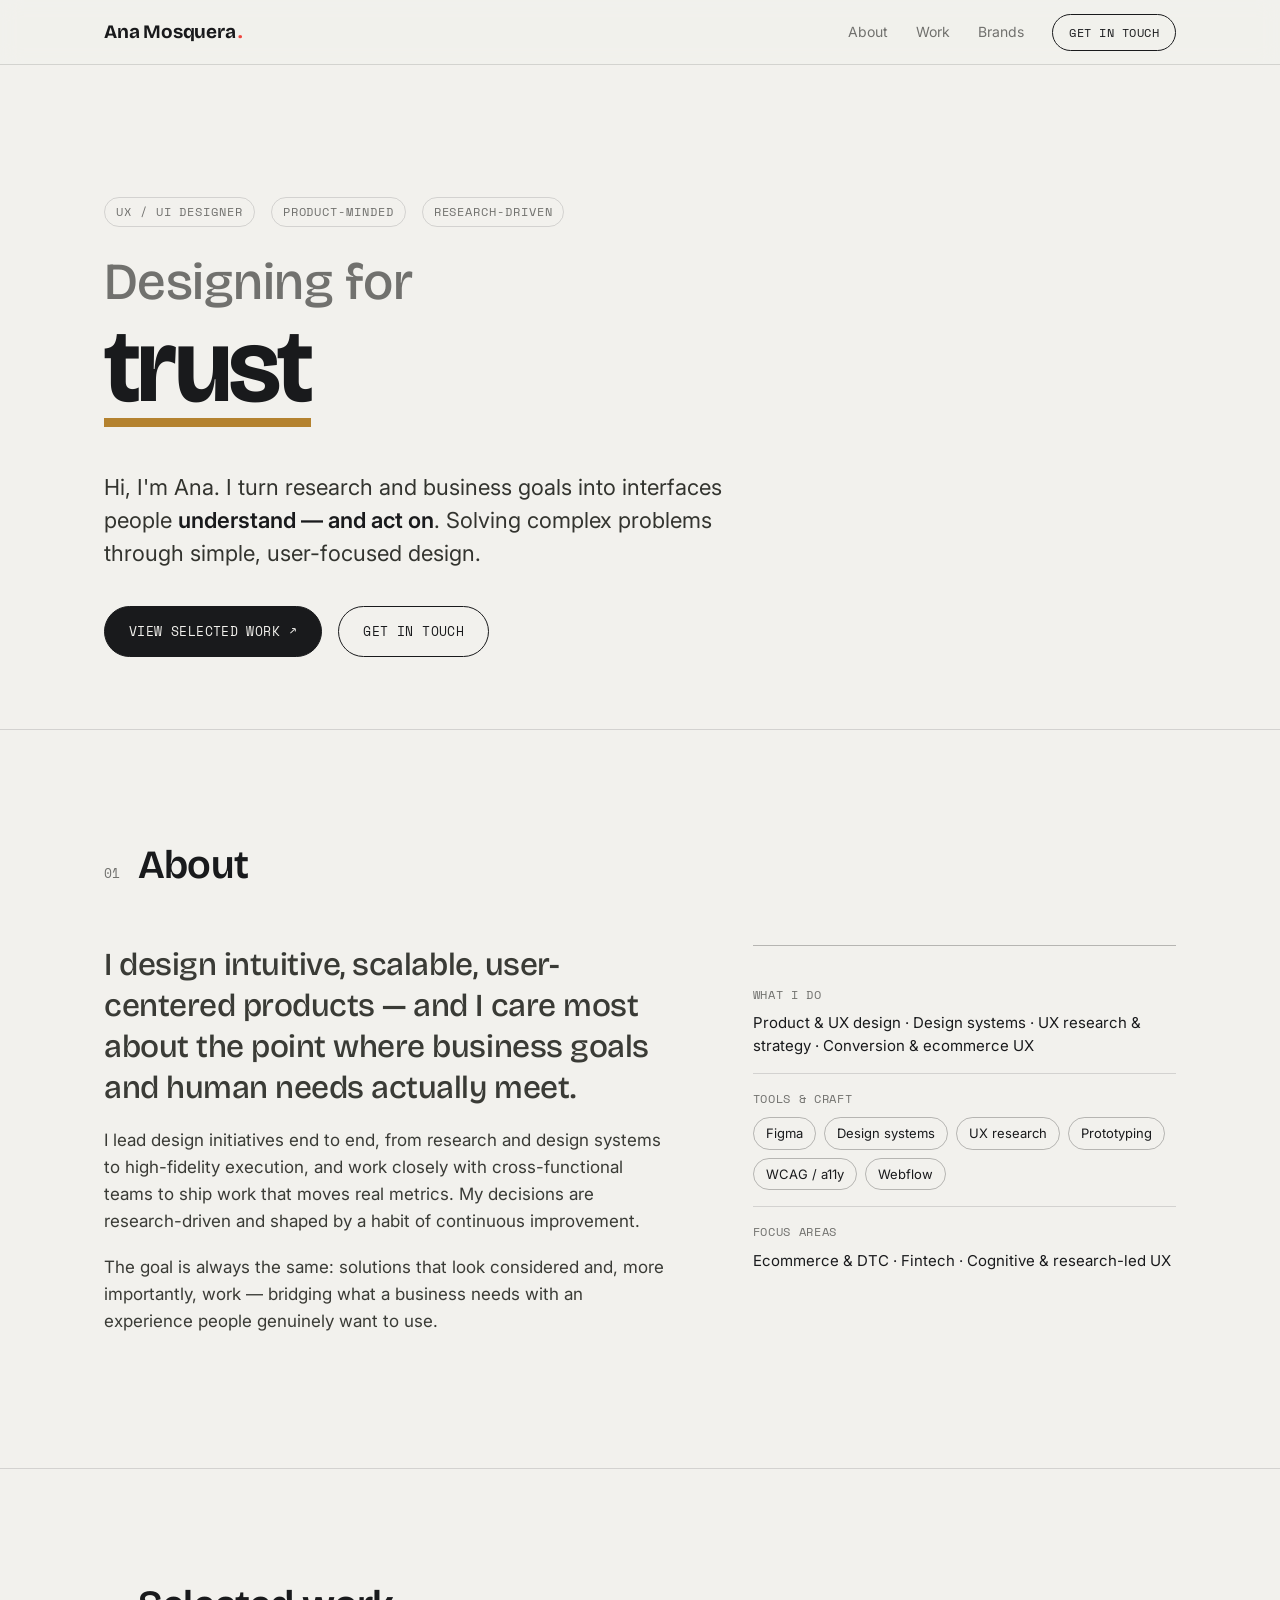
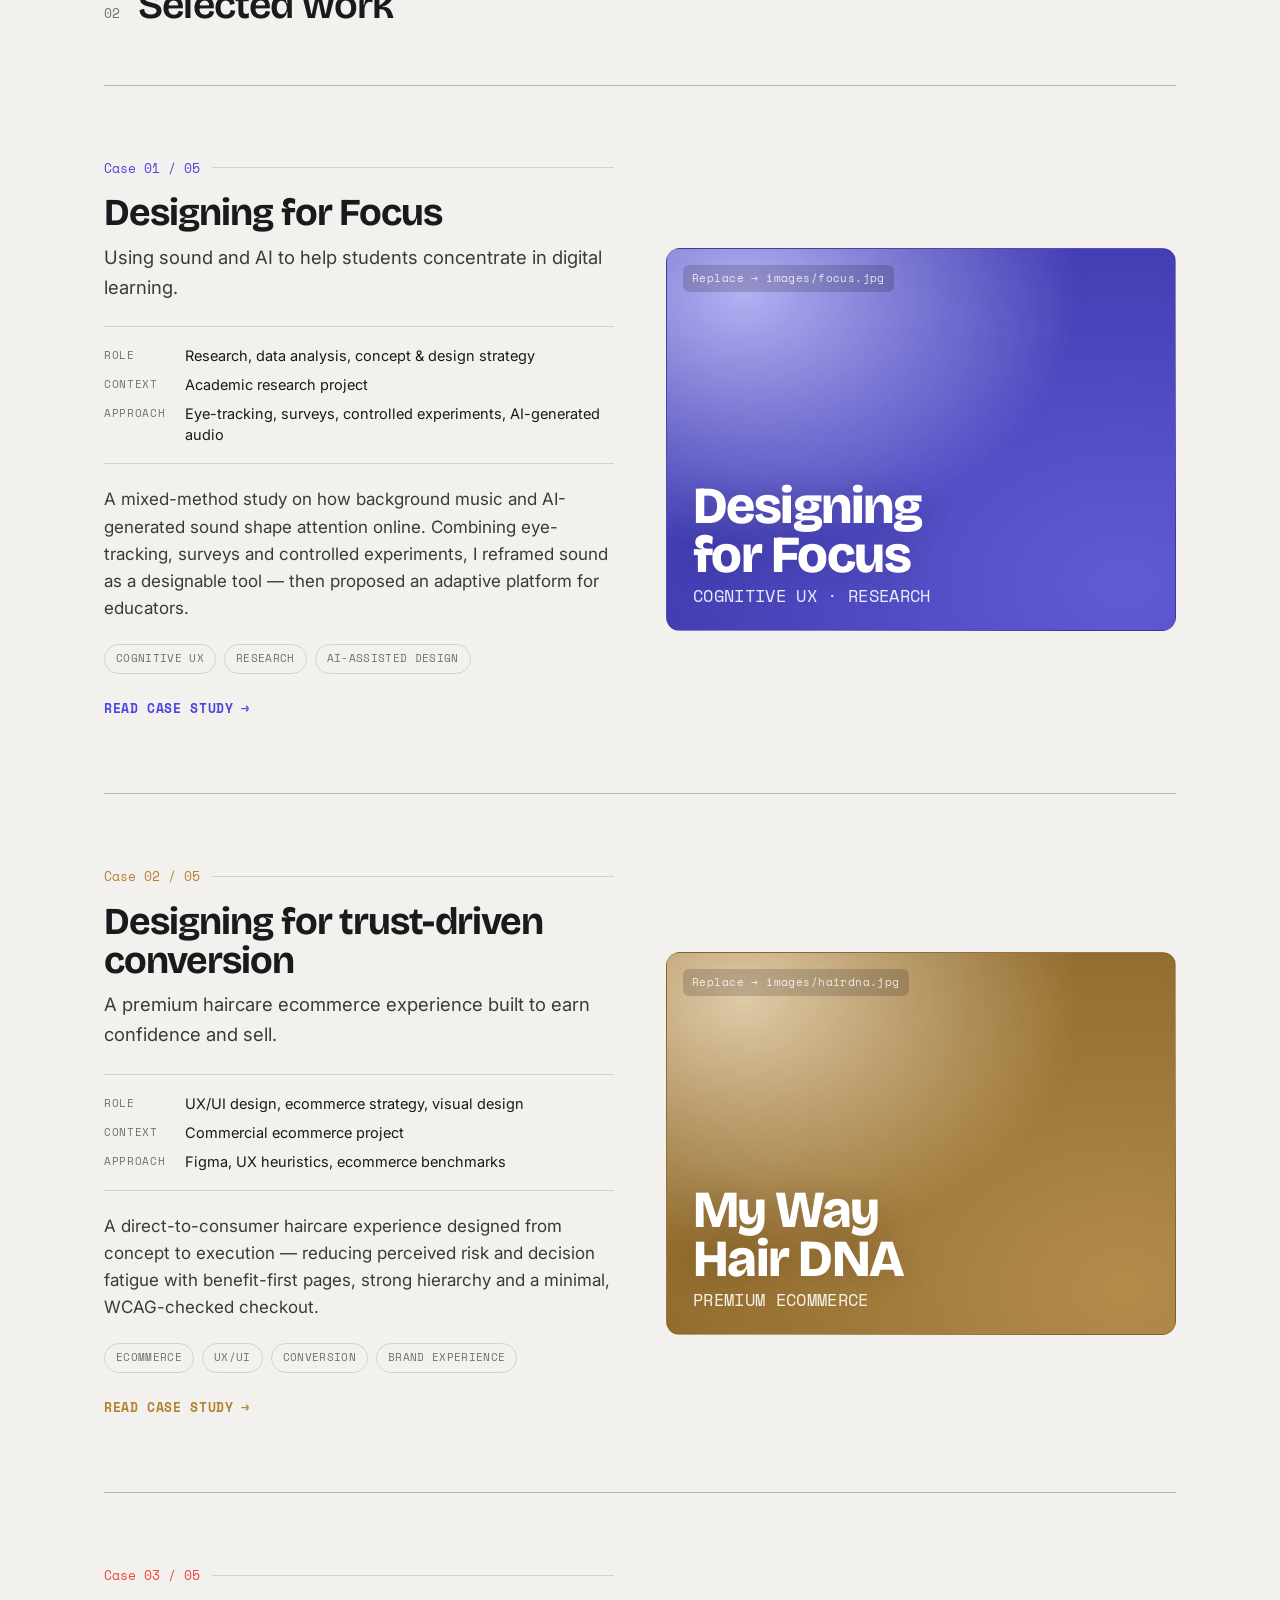
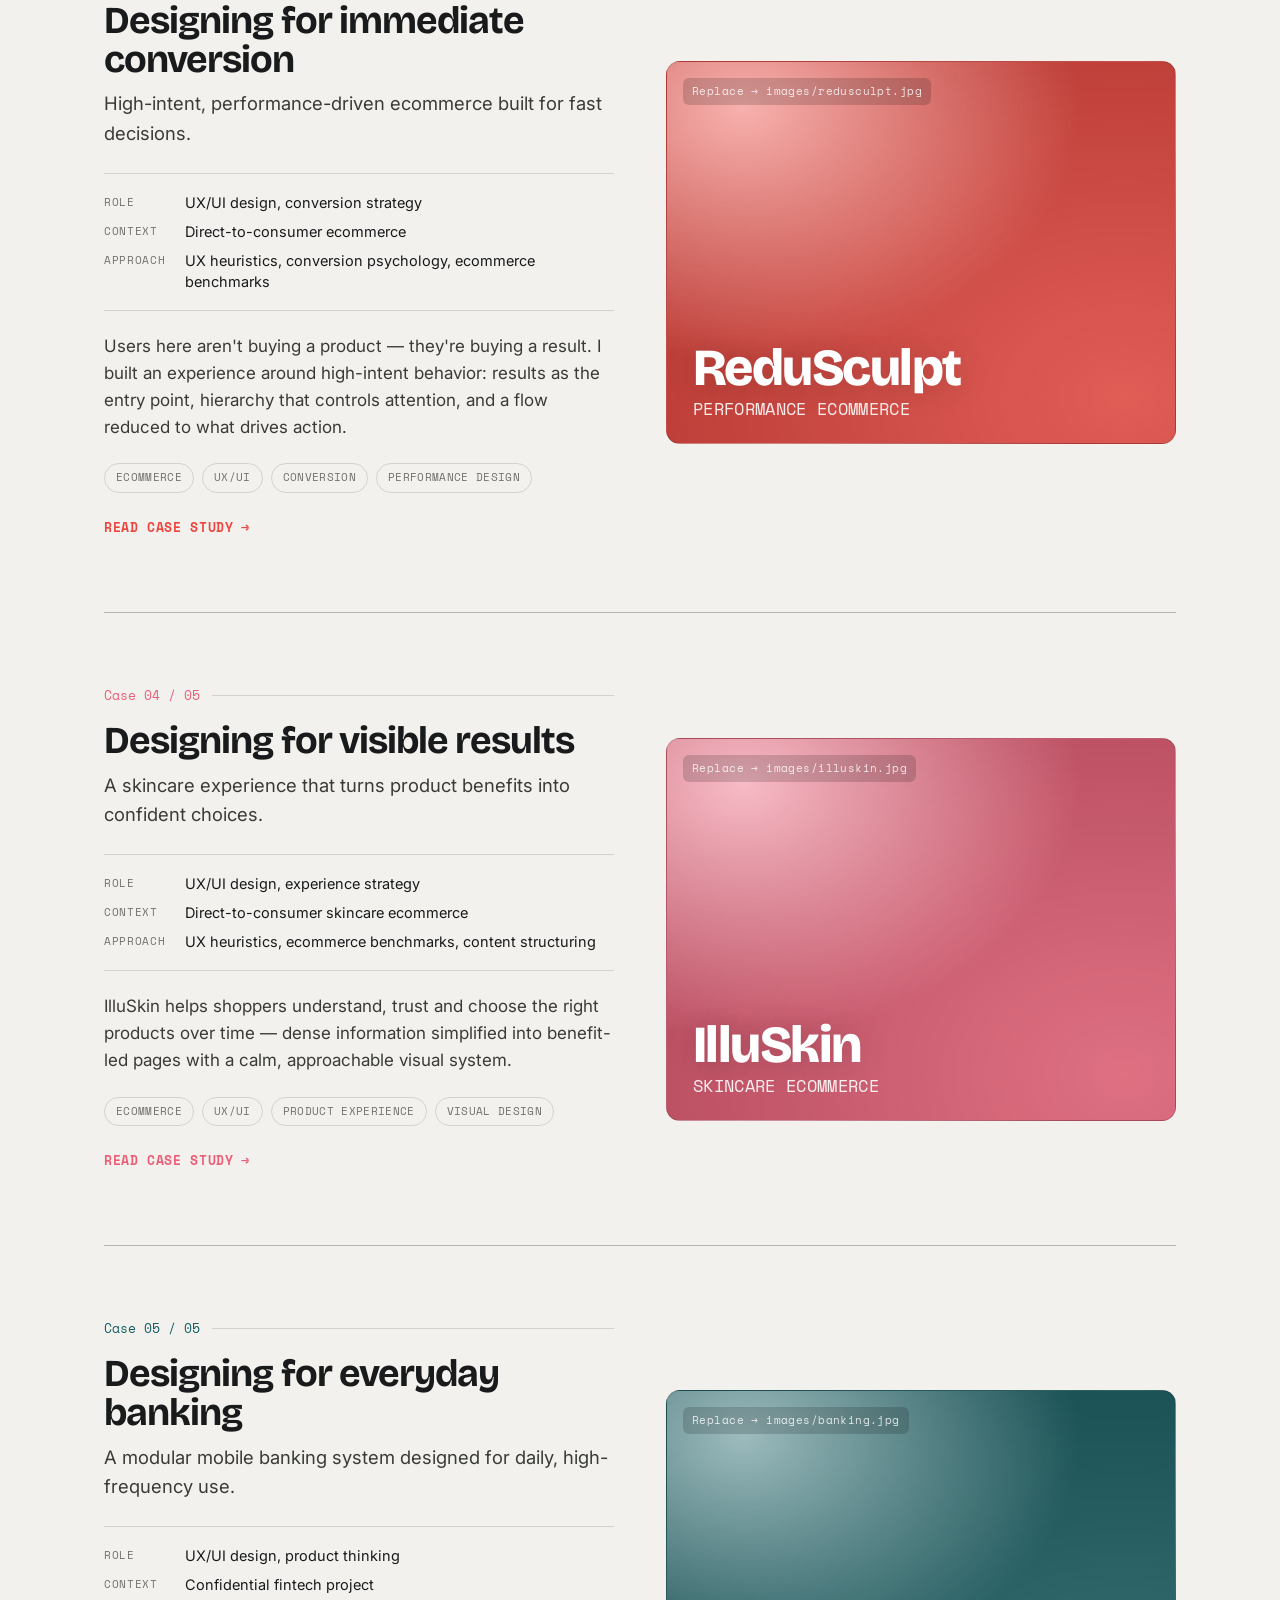
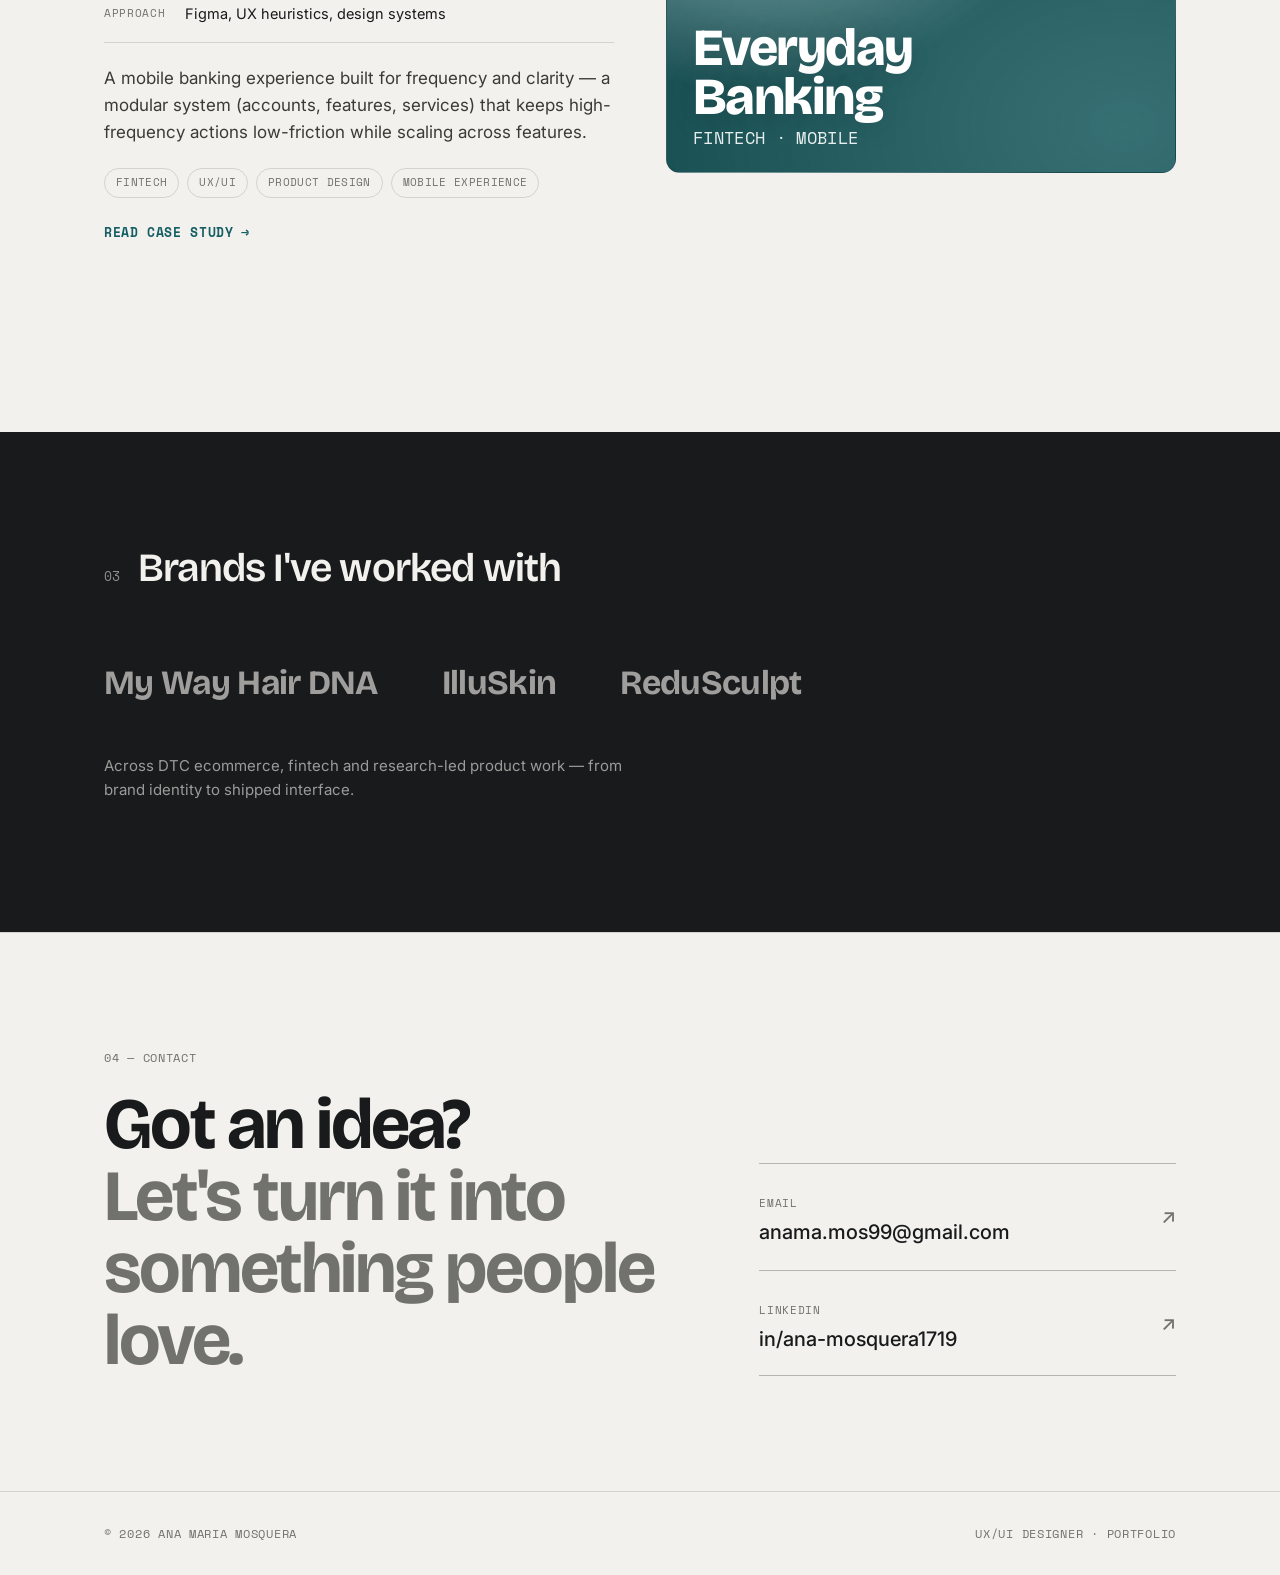
==== index.html @ 7e406e79 "Rename index (1).html to index.html" ====
<!DOCTYPE html>
<html lang="en">
<head>
<meta charset="UTF-8" />
<meta name="viewport" content="width=device-width, initial-scale=1.0" />
<title>Ana Mosquera — UX/UI Designer</title>
<meta name="description" content="Ana Mosquera is a UX/UI designer turning research and business goals into interfaces people understand and act on. Selected work across ecommerce, fintech and cognitive UX." />
<meta name="author" content="Ana Maria Mosquera" />
<meta property="og:title" content="Ana Mosquera — UX/UI Designer" />
<meta property="og:description" content="Research-driven, product-minded UX/UI design across ecommerce, fintech and cognitive UX." />
<meta property="og:type" content="website" />
<link rel="preconnect" href="https://fonts.googleapis.com" />
<link rel="preconnect" href="https://fonts.gstatic.com" crossorigin />
<link href="https://fonts.googleapis.com/css2?family=Bricolage+Grotesque:opsz,wght@12..96,400;12..96,500;12..96,600;12..96,700;12..96,800&family=Inter:wght@400;500;600&family=Space+Mono:wght@400;700&display=swap" rel="stylesheet" />
<link rel="stylesheet" href="styles.css" />
</head>
<body>
<a class="skip" href="#work">Skip to work</a>

<header class="nav">
  <div class="wrap nav-inner">
    <a class="logo" href="#top">Ana Mosquera<span class="dot">.</span></a>
    <nav aria-label="Primary">
      <ul>
        <li class="hide-sm"><a href="#about">About</a></li>
        <li class="hide-sm"><a href="#work">Work</a></li>
        <li class="hide-sm"><a href="#brands">Brands</a></li>
        <li><a class="nav-cta" href="#contact">Get in touch</a></li>
      </ul>
    </nav>
  </div>
</header>

<main id="top">
  <!-- HERO -->
  <section class="hero" aria-labelledby="hero-title">
    <div class="wrap">
      <div class="eyebrow reveal">
        <span class="chip">UX / UI Designer</span>
        <span class="chip">Product-minded</span>
        <span class="chip">Research-driven</span>
      </div>
      <h1 id="hero-title" class="reveal">
        <span class="for">Designing for</span>
        <span class="rot" id="rotator" aria-live="polite">Focus</span>
      </h1>
      <p class="lede reveal">
        Hi, I'm Ana. I turn research and business goals into interfaces people
        <strong>understand — and act on</strong>. Solving complex problems through simple,
        user-focused design.
      </p>
      <div class="hero-actions reveal">
        <a class="btn primary" href="#work">View selected work <span class="arr">↗</span></a>
        <a class="btn ghost" href="#contact">Get in touch</a>
      </div>
    </div>
  </section>

  <!-- ABOUT -->
  <section id="about" aria-labelledby="about-h">
    <div class="wrap">
      <div class="sec-head reveal"><span class="idx">01</span><h2 id="about-h">About</h2></div>
      <div class="about-grid">
        <div class="about-body reveal">
          <p class="about-lead">I design intuitive, scalable, user-centered products — and I care most about the point where business goals and human needs actually meet.</p>
          <p>I lead design initiatives end to end, from research and design systems to high-fidelity execution, and work closely with cross-functional teams to ship work that moves real metrics. My decisions are research-driven and shaped by a habit of continuous improvement.</p>
          <p>The goal is always the same: solutions that look considered and, more importantly, work — bridging what a business needs with an experience people genuinely want to use.</p>
        </div>
        <aside class="about-side reveal">
          <div class="row"><div class="k">What I do</div><div class="v">Product &amp; UX design · Design systems · UX research &amp; strategy · Conversion &amp; ecommerce UX</div></div>
          <div class="row"><div class="k">Tools &amp; craft</div><div class="tags"><span>Figma</span><span>Design systems</span><span>UX research</span><span>Prototyping</span><span>WCAG / a11y</span><span>Webflow</span></div></div>
          <div class="row"><div class="k">Focus areas</div><div class="v">Ecommerce &amp; DTC · Fintech · Cognitive &amp; research-led UX</div></div>
        </aside>
      </div>
    </div>
  </section>

  <!-- WORK -->
  <section id="work" aria-labelledby="work-h">
    <div class="wrap">
      <div class="sec-head reveal"><span class="idx">02</span><h2 id="work-h">Selected work</h2></div>

      <a class="case-link" href="focus.html">
      <article class="case reveal" style="--a:var(--focus-accent)">
        <div class="canvas">
          <span class="imgnote">Replace → images/focus.jpg</span>
          <div class="brandmark">Designing<br>for Focus<small>Cognitive UX · Research</small></div>
        </div>
        <div class="body">
          <div class="caseidx">Case 01 / 05</div>
          <h3>Designing for Focus</h3>
          <p class="sub">Using sound and AI to help students concentrate in digital learning.</p>
          <dl class="spec">
            <dt>Role</dt><dd>Research, data analysis, concept &amp; design strategy</dd>
            <dt>Context</dt><dd>Academic research project</dd>
            <dt>Approach</dt><dd>Eye-tracking, surveys, controlled experiments, AI-generated audio</dd>
          </dl>
          <p class="summary">A mixed-method study on how background music and AI-generated sound shape attention online. Combining eye-tracking, surveys and controlled experiments, I reframed sound as a designable tool — then proposed an adaptive platform for educators.</p>
          <div class="tags"><span>Cognitive UX</span><span>Research</span><span>AI-assisted design</span></div>
          <span class="readmore">Read case study <span class="arr">→</span></span>
        </div>
      </article>
      </a>

      <a class="case-link" href="hairdna.html">
      <article class="case reveal" style="--a:var(--hair-accent)">
        <div class="canvas">
          <span class="imgnote">Replace → images/hairdna.jpg</span>
          <div class="brandmark">My Way<br>Hair DNA<small>Premium ecommerce</small></div>
        </div>
        <div class="body">
          <div class="caseidx">Case 02 / 05</div>
          <h3>Designing for trust-driven conversion</h3>
          <p class="sub">A premium haircare ecommerce experience built to earn confidence and sell.</p>
          <dl class="spec">
            <dt>Role</dt><dd>UX/UI design, ecommerce strategy, visual design</dd>
            <dt>Context</dt><dd>Commercial ecommerce project</dd>
            <dt>Approach</dt><dd>Figma, UX heuristics, ecommerce benchmarks</dd>
          </dl>
          <p class="summary">A direct-to-consumer haircare experience designed from concept to execution — reducing perceived risk and decision fatigue with benefit-first pages, strong hierarchy and a minimal, WCAG-checked checkout.</p>
          <div class="tags"><span>Ecommerce</span><span>UX/UI</span><span>Conversion</span><span>Brand experience</span></div>
          <span class="readmore">Read case study <span class="arr">→</span></span>
        </div>
      </article>
      </a>

      <a class="case-link" href="redusculpt.html">
      <article class="case reveal" style="--a:var(--redu-accent)">
        <div class="canvas">
          <span class="imgnote">Replace → images/redusculpt.jpg</span>
          <div class="brandmark">ReduSculpt<small>Performance ecommerce</small></div>
        </div>
        <div class="body">
          <div class="caseidx">Case 03 / 05</div>
          <h3>Designing for immediate conversion</h3>
          <p class="sub">High-intent, performance-driven ecommerce built for fast decisions.</p>
          <dl class="spec">
            <dt>Role</dt><dd>UX/UI design, conversion strategy</dd>
            <dt>Context</dt><dd>Direct-to-consumer ecommerce</dd>
            <dt>Approach</dt><dd>UX heuristics, conversion psychology, ecommerce benchmarks</dd>
          </dl>
          <p class="summary">Users here aren't buying a product — they're buying a result. I built an experience around high-intent behavior: results as the entry point, hierarchy that controls attention, and a flow reduced to what drives action.</p>
          <div class="tags"><span>Ecommerce</span><span>UX/UI</span><span>Conversion</span><span>Performance design</span></div>
          <span class="readmore">Read case study <span class="arr">→</span></span>
        </div>
      </article>
      </a>

      <a class="case-link" href="illuskin.html">
      <article class="case reveal" style="--a:var(--illu-accent)">
        <div class="canvas">
          <span class="imgnote">Replace → images/illuskin.jpg</span>
          <div class="brandmark">IlluSkin<small>Skincare ecommerce</small></div>
        </div>
        <div class="body">
          <div class="caseidx">Case 04 / 05</div>
          <h3>Designing for visible results</h3>
          <p class="sub">A skincare experience that turns product benefits into confident choices.</p>
          <dl class="spec">
            <dt>Role</dt><dd>UX/UI design, experience strategy</dd>
            <dt>Context</dt><dd>Direct-to-consumer skincare ecommerce</dd>
            <dt>Approach</dt><dd>UX heuristics, ecommerce benchmarks, content structuring</dd>
          </dl>
          <p class="summary">IlluSkin helps shoppers understand, trust and choose the right products over time — dense information simplified into benefit-led pages with a calm, approachable visual system.</p>
          <div class="tags"><span>Ecommerce</span><span>UX/UI</span><span>Product experience</span><span>Visual design</span></div>
          <span class="readmore">Read case study <span class="arr">→</span></span>
        </div>
      </article>
      </a>

      <a class="case-link" href="banking.html">
      <article class="case reveal" style="--a:var(--bank-accent)">
        <div class="canvas">
          <span class="imgnote">Replace → images/banking.jpg</span>
          <div class="brandmark">Everyday<br>Banking<small>Fintech · Mobile</small></div>
        </div>
        <div class="body">
          <div class="caseidx">Case 05 / 05</div>
          <h3>Designing for everyday banking</h3>
          <p class="sub">A modular mobile banking system designed for daily, high-frequency use.</p>
          <dl class="spec">
            <dt>Role</dt><dd>UX/UI design, product thinking</dd>
            <dt>Context</dt><dd>Confidential fintech project</dd>
            <dt>Approach</dt><dd>Figma, UX heuristics, design systems</dd>
          </dl>
          <p class="summary">A mobile banking experience built for frequency and clarity — a modular system (accounts, features, services) that keeps high-frequency actions low-friction while scaling across features.</p>
          <div class="tags"><span>Fintech</span><span>UX/UI</span><span>Product design</span><span>Mobile experience</span></div>
          <span class="readmore">Read case study <span class="arr">→</span></span>
        </div>
      </article>
      </a>

    </div>
  </section>

  <!-- BRANDS -->
  <section id="brands" aria-labelledby="brands-h">
    <div class="wrap">
      <div class="sec-head reveal"><span class="idx">03</span><h2 id="brands-h">Brands I've worked with</h2></div>
      <div class="brandline reveal">
        <span class="bm">My Way Hair DNA</span>
        <span class="bm">IlluSkin</span>
        <span class="bm">ReduSculpt</span>
      </div>
      <p class="foot reveal">Across DTC ecommerce, fintech and research-led product work — from brand identity to shipped interface.</p>
    </div>
  </section>

  <!-- CONTACT -->
  <section id="contact" aria-labelledby="contact-h">
    <div class="wrap">
      <div class="contact-grid">
        <div class="reveal">
          <div class="mono" style="margin-bottom:20px;">04 — Contact</div>
          <h2 id="contact-h">Got an idea?<br><span>Let's turn it into something people love.</span></h2>
        </div>
        <div class="contact-links reveal">
          <a href="mailto:anama.mos99@gmail.com"><span><span class="m">Email</span><br>anama.mos99@gmail.com</span><span class="arr">↗</span></a>
          <a href="https://www.linkedin.com/in/ana-mosquera1719/" target="_blank" rel="noopener"><span><span class="m">LinkedIn</span><br>in/ana-mosquera1719</span><span class="arr">↗</span></a>
        </div>
      </div>
    </div>
  </section>
</main>

<footer class="foot">
  <div class="wrap foot-inner">
    <p class="mono">© <span id="yr"></span> Ana Maria Mosquera</p>
    <p class="mono">UX/UI Designer · Portfolio</p>
  </div>
</footer>

<script>
  document.getElementById('yr').textContent = new Date().getFullYear();
  (function(){
    var words=[{t:'Focus',c:'var(--focus-accent)'},{t:'trust',c:'var(--hair-accent)'},{t:'conversion',c:'var(--redu-accent)'},{t:'visible results',c:'var(--illu-accent)'},{t:'everyday banking',c:'var(--bank-accent)'}];
    var el=document.getElementById('rotator');
    if(window.matchMedia('(prefers-reduced-motion: reduce)').matches){return;}
    var i=0;
    function tick(){i=(i+1)%words.length;el.style.opacity=0;el.style.transition='opacity .28s ease';setTimeout(function(){el.textContent=words[i].t;el.style.setProperty('--rot',words[i].c);el.style.opacity=1;},280);}
    el.style.setProperty('--rot',words[0].c);
    setInterval(tick,2400);
  })();
  (function(){
    var els=document.querySelectorAll('.reveal');
    if(!('IntersectionObserver' in window)){els.forEach(function(e){e.classList.add('in');});return;}
    var io=new IntersectionObserver(function(en){en.forEach(function(e){if(e.isIntersecting){e.target.classList.add('in');io.unobserve(e.target);}});},{threshold:.12,rootMargin:'0px 0px -8% 0px'});
    els.forEach(function(e){io.observe(e);});
  })();
</script>
</body>
</html>
---- styles.css ----
/* ============================================================
   Ana Mosquera — Portfolio design system (shared across pages)
   ============================================================ */
:root{
  --ink:#191A1C;
  --paper:#F2F1ED;
  --paper-2:#EAE8E2;
  --muted:#71716E;
  --line:rgba(25,26,28,.14);
  --line-strong:rgba(25,26,28,.28);
  --focus:#3B36E0;

  /* per-project accents — the work brings the colour */
  --focus-accent:#4A44E0;
  --hair-accent:#B4822F;
  --redu-accent:#EE463E;
  --illu-accent:#EC5E77;
  --bank-accent:#155E63;

  --display:'Bricolage Grotesque', system-ui, sans-serif;
  --body:'Inter', system-ui, sans-serif;
  --mono:'Space Mono', ui-monospace, monospace;

  --maxw:1200px;
  --pad:clamp(20px,5vw,64px);

  /* default page accent, overridden per case study on <body data-accent> */
  --a:var(--focus-accent);
}

*{box-sizing:border-box;}
html{scroll-behavior:smooth;}
@media (prefers-reduced-motion: reduce){ html{scroll-behavior:auto;} }

body{
  margin:0;
  background:var(--paper);
  color:var(--ink);
  font-family:var(--body);
  font-size:17px;
  line-height:1.6;
  -webkit-font-smoothing:antialiased;
  text-rendering:optimizeLegibility;
}
a{color:inherit;text-decoration:none;}
img{max-width:100%;display:block;}
::selection{background:var(--ink);color:var(--paper);}

.skip{
  position:absolute;left:-999px;top:0;background:var(--ink);color:var(--paper);
  padding:12px 18px;z-index:1000;border-radius:0 0 8px 0;font-family:var(--mono);font-size:13px;
}
.skip:focus{left:0;}
:focus-visible{outline:2.5px solid var(--focus);outline-offset:3px;}

.wrap{max-width:var(--maxw);margin:0 auto;padding-left:var(--pad);padding-right:var(--pad);}
.mono{font-family:var(--mono);font-size:12px;letter-spacing:.06em;text-transform:uppercase;color:var(--muted);}

/* ---------- NAV ---------- */
header.nav{
  position:sticky;top:0;z-index:100;
  background:color-mix(in srgb, var(--paper) 86%, transparent);
  backdrop-filter:saturate(140%) blur(10px);
  border-bottom:1px solid var(--line);
}
.nav-inner{display:flex;align-items:center;justify-content:space-between;height:64px;}
.logo{font-family:var(--display);font-weight:700;font-size:19px;letter-spacing:-.01em;display:flex;align-items:center;gap:2px;}
.logo .dot{color:var(--redu-accent);}
.logo .back{font-family:var(--mono);font-size:12px;color:var(--muted);text-transform:uppercase;letter-spacing:.05em;font-weight:400;margin-right:4px;}
nav ul{display:flex;gap:28px;list-style:none;margin:0;padding:0;align-items:center;}
nav a{font-size:14px;color:var(--muted);transition:color .18s ease;}
nav a:hover{color:var(--ink);}
.nav-cta{
  font-family:var(--mono);font-size:12px;letter-spacing:.04em;text-transform:uppercase;
  border:1px solid var(--ink);padding:9px 16px;border-radius:100px;color:var(--ink);
  transition:background .18s ease,color .18s ease;
}
.nav-cta:hover{background:var(--ink);color:var(--paper);}
@media (max-width:760px){ nav ul li.hide-sm{display:none;} }

/* ---------- BUTTONS ---------- */
.btn{
  font-family:var(--mono);font-size:13px;letter-spacing:.03em;text-transform:uppercase;
  padding:14px 24px;border-radius:100px;border:1px solid var(--ink);display:inline-flex;gap:9px;align-items:center;
  transition:transform .16s ease,background .18s ease,color .18s ease;
}
.btn.primary{background:var(--ink);color:var(--paper);}
.btn.primary:hover{transform:translateY(-2px);}
.btn.ghost:hover{background:var(--ink);color:var(--paper);transform:translateY(-2px);}
.btn .arr{transition:transform .18s ease;}
.btn:hover .arr{transform:translate(3px,-3px);}

/* ---------- SECTION SCAFFOLD ---------- */
section{padding:clamp(64px,9vw,120px) 0;}
.sec-head{display:flex;align-items:baseline;gap:18px;margin-bottom:clamp(36px,5vw,60px);}
.sec-head .idx{font-family:var(--mono);font-size:13px;color:var(--muted);}
.sec-head h2{font-family:var(--display);font-weight:600;font-size:clamp(26px,3.4vw,40px);letter-spacing:-.02em;margin:0;line-height:1;}

/* ---------- FOOTER ---------- */
footer.foot{border-top:1px solid var(--line);padding:32px 0;}
.foot-inner{display:flex;justify-content:space-between;flex-wrap:wrap;gap:16px;align-items:center;}
.foot-inner .mono{margin:0;}

/* ---------- REVEAL ---------- */
.reveal{opacity:0;transform:translateY(22px);transition:opacity .7s ease,transform .7s cubic-bezier(.2,.7,.2,1);}
.reveal.in{opacity:1;transform:none;}
@media (prefers-reduced-motion: reduce){
  .reveal{opacity:1;transform:none;transition:none;}
  .rot{transition:none;}
}

/* ============================================================
   HOME PAGE
   ============================================================ */
.hero{padding:clamp(56px,11vw,132px) 0 clamp(40px,7vw,72px);border-bottom:1px solid var(--line);}
.hero .eyebrow{margin-bottom:30px;display:flex;gap:16px;flex-wrap:wrap;align-items:center;}
.chip{
  font-family:var(--mono);font-size:11.5px;letter-spacing:.08em;text-transform:uppercase;color:var(--muted);
  border:1px solid var(--line);padding:5px 11px;border-radius:100px;
}
.hero h1{
  font-family:var(--display);font-weight:700;
  font-size:clamp(44px,8.2vw,104px);
  line-height:.98;letter-spacing:-.035em;margin:0;max-width:14ch;
}
.hero h1 .for{display:block;color:var(--muted);font-weight:500;font-size:.5em;letter-spacing:-.01em;margin-bottom:.15em;}
.rot{
  display:inline-block;position:relative;color:var(--ink);
  border-bottom:.09em solid var(--rot,var(--focus-accent));
  transition:color .3s ease,border-color .3s ease;min-height:1em;
}
.hero .lede{margin:clamp(28px,4vw,44px) 0 0;max-width:46ch;font-size:clamp(18px,2.2vw,22px);line-height:1.5;color:#33342f;}
.hero .lede strong{font-weight:600;color:var(--ink);}
.hero-actions{display:flex;gap:16px;flex-wrap:wrap;margin-top:36px;}

#about{border-bottom:1px solid var(--line);}
.about-grid{display:grid;grid-template-columns:1.35fr 1fr;gap:clamp(40px,6vw,80px);align-items:start;}
.about-lead{font-family:var(--display);font-weight:500;font-size:clamp(23px,2.9vw,32px);line-height:1.28;letter-spacing:-.015em;margin:0 0 26px;}
.about-body p{color:#3a3b36;margin:0 0 18px;max-width:56ch;}
.about-side{border-top:1px solid var(--line-strong);padding-top:24px;}
.about-side .row{padding:16px 0;border-bottom:1px solid var(--line);}
.about-side .row:last-child{border-bottom:0;}
.about-side .row .k{font-family:var(--mono);font-size:11.5px;letter-spacing:.06em;text-transform:uppercase;color:var(--muted);margin-bottom:8px;}
.about-side .row .v{font-size:15px;line-height:1.5;}
.about-side .tags{display:flex;flex-wrap:wrap;gap:8px;}
.about-side .tags span{border:1px solid var(--line-strong);border-radius:100px;padding:5px 12px;font-size:13px;}
@media (max-width:820px){ .about-grid{grid-template-columns:1fr;} }

.case{
  --a:var(--focus-accent);
  display:grid;grid-template-columns:1fr 1fr;gap:clamp(28px,4vw,56px);align-items:center;
  padding:clamp(44px,6vw,72px) 0;border-top:1px solid var(--line);
}
.case:first-of-type{border-top:1px solid var(--line-strong);}
.case-link{display:contents;color:inherit;}
.case .canvas{
  order:2;position:relative;aspect-ratio:4/3;border-radius:14px;overflow:hidden;border:1px solid var(--line);
  background:
    radial-gradient(120% 120% at 15% 12%, color-mix(in srgb,var(--a) 42%, #fff) 0%, transparent 55%),
    radial-gradient(120% 120% at 90% 88%, color-mix(in srgb,var(--a) 78%, #000 6%) 0%, color-mix(in srgb,var(--a) 90%, #000 30%) 100%);
  display:flex;flex-direction:column;justify-content:flex-end;padding:26px;
  transition:transform .35s cubic-bezier(.2,.7,.2,1),box-shadow .35s ease;will-change:transform;
}
.case:hover .canvas{transform:translateY(-6px);box-shadow:0 24px 50px -24px color-mix(in srgb,var(--a) 60%, #000 20%);}
.case .canvas .brandmark{
  font-family:var(--display);font-weight:800;letter-spacing:-.03em;line-height:.94;
  font-size:clamp(30px,4.6vw,52px);color:#fff;text-shadow:0 2px 30px rgba(0,0,0,.18);
}
.case .canvas .brandmark small{display:block;font-weight:500;font-size:.32em;letter-spacing:.02em;opacity:.9;margin-top:.5em;font-family:var(--mono);text-transform:uppercase;}
.case .canvas .imgnote{
  position:absolute;top:16px;left:16px;font-family:var(--mono);font-size:10.5px;letter-spacing:.04em;
  color:rgba(255,255,255,.82);background:rgba(0,0,0,.16);padding:5px 9px;border-radius:6px;
}
.case .canvas img{position:absolute;inset:0;width:100%;height:100%;object-fit:cover;}
.case .body{order:1;}
.case .caseidx{font-family:var(--mono);font-size:13px;color:var(--a);margin-bottom:16px;display:flex;gap:12px;align-items:center;}
.case .caseidx::after{content:"";flex:1;height:1px;background:var(--line);}
.case h3{font-family:var(--display);font-weight:700;font-size:clamp(26px,3.6vw,38px);letter-spacing:-.025em;line-height:1.02;margin:0 0 10px;}
.case .sub{font-size:clamp(16px,1.8vw,18.5px);color:#3a3b36;margin:0 0 24px;max-width:42ch;}
.case .spec{display:grid;grid-template-columns:auto 1fr;gap:8px 20px;margin:0 0 22px;padding:18px 0;border-top:1px solid var(--line);border-bottom:1px solid var(--line);}
.case .spec dt{font-family:var(--mono);font-size:11px;letter-spacing:.06em;text-transform:uppercase;color:var(--muted);padding-top:2px;}
.case .spec dd{margin:0;font-size:14.5px;line-height:1.45;}
.case .summary{color:#3a3b36;margin:0 0 22px;max-width:48ch;}
.case .tags{display:flex;flex-wrap:wrap;gap:8px;margin-bottom:20px;}
.case .tags span{font-family:var(--mono);font-size:11px;letter-spacing:.03em;text-transform:uppercase;color:var(--muted);border:1px solid var(--line);border-radius:100px;padding:5px 11px;}
.case .readmore{font-family:var(--mono);font-size:12.5px;letter-spacing:.05em;text-transform:uppercase;color:var(--a);display:inline-flex;gap:8px;align-items:center;font-weight:700;}
.case .readmore .arr{transition:transform .18s ease;}
.case:hover .readmore .arr{transform:translateX(4px);}
.case:nth-child(even) .canvas{order:1;}
.case:nth-child(even) .body{order:2;}
@media (max-width:860px){
  .case, .case:nth-child(even){grid-template-columns:1fr;}
  .case .canvas, .case:nth-child(even) .canvas{order:1;}
  .case .body, .case:nth-child(even) .body{order:2;}
}

#brands{background:var(--ink);color:var(--paper);}
#brands .sec-head h2{color:var(--paper);}
#brands .sec-head .idx{color:rgba(242,241,237,.55);}
.brandline{display:flex;flex-wrap:wrap;gap:clamp(28px,5vw,64px);align-items:center;padding-top:8px;}
.brandline .bm{font-family:var(--display);font-weight:700;font-size:clamp(22px,3vw,34px);letter-spacing:-.02em;color:rgba(242,241,237,.62);transition:color .2s ease;}
.brandline .bm:hover{color:var(--paper);}
#brands .foot{margin-top:44px;font-size:15px;color:rgba(242,241,237,.6);max-width:60ch;}

#contact{border-top:1px solid var(--line);}
.contact-grid{display:grid;grid-template-columns:1.4fr 1fr;gap:clamp(36px,6vw,72px);align-items:end;}
.contact-grid h2{font-family:var(--display);font-weight:700;font-size:clamp(34px,6vw,72px);letter-spacing:-.03em;line-height:1;margin:0;}
.contact-grid h2 span{color:var(--muted);}
.contact-links{display:flex;flex-direction:column;gap:2px;}
.contact-links a{
  display:flex;justify-content:space-between;align-items:center;gap:20px;
  padding:20px 0;border-top:1px solid var(--line-strong);font-size:clamp(17px,2vw,20px);font-weight:500;transition:padding .18s ease;
}
.contact-links a:last-child{border-bottom:1px solid var(--line-strong);}
.contact-links a .m{font-family:var(--mono);font-size:11px;letter-spacing:.06em;text-transform:uppercase;color:var(--muted);}
.contact-links a .arr{transition:transform .18s ease;color:var(--muted);}
.contact-links a:hover{padding-left:8px;}
.contact-links a:hover .arr{transform:translate(4px,-4px);color:var(--ink);}
@media (max-width:820px){ .contact-grid{grid-template-columns:1fr;align-items:start;} }

/* ============================================================
   CASE STUDY PAGES
   ============================================================ */
.cs-hero{padding:clamp(40px,7vw,84px) 0 clamp(36px,5vw,64px);border-bottom:1px solid var(--line);}
.cs-eyebrow{display:flex;gap:10px;flex-wrap:wrap;margin-bottom:26px;}
.cs-eyebrow .chip{border-color:color-mix(in srgb,var(--a) 40%, var(--line));color:color-mix(in srgb,var(--a) 70%, var(--ink));}
.cs-hero .for{font-family:var(--display);font-weight:500;color:var(--muted);font-size:clamp(18px,2.4vw,24px);letter-spacing:-.01em;margin:0 0 6px;}
.cs-hero h1{font-family:var(--display);font-weight:700;font-size:clamp(40px,6.6vw,84px);line-height:1;letter-spacing:-.035em;margin:0;max-width:16ch;}
.cs-hero .cs-sub{margin:clamp(22px,3vw,32px) 0 0;max-width:52ch;font-size:clamp(18px,2vw,21px);line-height:1.5;color:#33342f;}

.cs-cover{
  margin-top:clamp(36px,5vw,56px);position:relative;aspect-ratio:16/8;border-radius:16px;overflow:hidden;border:1px solid var(--line);
  background:
    radial-gradient(90% 130% at 12% 10%, color-mix(in srgb,var(--a) 44%, #fff) 0%, transparent 55%),
    radial-gradient(120% 140% at 88% 92%, color-mix(in srgb,var(--a) 80%, #000 6%) 0%, color-mix(in srgb,var(--a) 92%, #000 34%) 100%);
  display:flex;align-items:flex-end;padding:clamp(24px,4vw,44px);
}
.cs-cover .brandmark{font-family:var(--display);font-weight:800;letter-spacing:-.03em;line-height:.92;font-size:clamp(34px,6vw,72px);color:#fff;text-shadow:0 2px 34px rgba(0,0,0,.2);}
.cs-cover .brandmark small{display:block;font-family:var(--mono);font-weight:500;font-size:.28em;letter-spacing:.04em;text-transform:uppercase;opacity:.9;margin-top:.6em;}
.cs-cover .imgnote{position:absolute;top:18px;left:18px;font-family:var(--mono);font-size:10.5px;letter-spacing:.04em;color:rgba(255,255,255,.82);background:rgba(0,0,0,.18);padding:6px 10px;border-radius:6px;}
.cs-cover img{position:absolute;inset:0;width:100%;height:100%;object-fit:cover;}

/* meta bar */
.cs-meta{border-bottom:1px solid var(--line);}
.cs-meta .wrap{display:grid;grid-template-columns:repeat(3,1fr);gap:clamp(20px,4vw,48px);padding-top:clamp(28px,4vw,40px);padding-bottom:clamp(28px,4vw,40px);}
.cs-meta .m{}
.cs-meta .m .k{font-family:var(--mono);font-size:11px;letter-spacing:.07em;text-transform:uppercase;color:var(--muted);margin-bottom:8px;}
.cs-meta .m .v{font-size:15.5px;line-height:1.45;}
@media (max-width:700px){ .cs-meta .wrap{grid-template-columns:1fr;gap:22px;} }

/* generic content section */
.cs-sec{padding:clamp(56px,8vw,104px) 0;border-bottom:1px solid var(--line);}
.cs-sec:last-of-type{border-bottom:0;}
.cs-label{font-family:var(--mono);font-size:12px;letter-spacing:.07em;text-transform:uppercase;color:var(--a);margin-bottom:22px;display:flex;gap:12px;align-items:center;}
.cs-label::before{content:"";width:22px;height:1px;background:var(--a);display:inline-block;}
.stmt{font-family:var(--display);font-weight:600;font-size:clamp(26px,4vw,46px);line-height:1.08;letter-spacing:-.025em;margin:0 0 clamp(20px,3vw,30px);max-width:20ch;}
.stmt.lg{font-size:clamp(30px,5vw,58px);}
.cs-grid{display:grid;grid-template-columns:1fr 1fr;gap:clamp(28px,5vw,64px);align-items:start;}
.cs-grid.narrow{grid-template-columns:1.2fr 1fr;}
.prose{color:#3a3b36;max-width:58ch;}
.prose p{margin:0 0 18px;}
.prose p:last-child{margin-bottom:0;}
.prose.big p{font-size:clamp(17px,1.8vw,19px);}
@media (max-width:820px){ .cs-grid,.cs-grid.narrow{grid-template-columns:1fr;} }

/* principle / decision cards */
.cards{display:grid;grid-template-columns:repeat(auto-fit,minmax(230px,1fr));gap:1px;background:var(--line);border:1px solid var(--line);border-radius:14px;overflow:hidden;margin-top:8px;}
.cards .card{background:var(--paper);padding:clamp(22px,3vw,30px);}
.cards .card .n{font-family:var(--mono);font-size:12px;color:var(--a);margin-bottom:14px;}
.cards .card h4{font-family:var(--display);font-weight:600;font-size:clamp(18px,2vw,21px);letter-spacing:-.01em;margin:0 0 8px;line-height:1.15;}
.cards .card p{margin:0;font-size:14.5px;color:#3a3b36;line-height:1.5;}

/* bullet insight list */
.insights{list-style:none;margin:0;padding:0;}
.insights li{display:flex;gap:16px;padding:18px 0;border-top:1px solid var(--line);font-size:clamp(16px,1.9vw,19px);line-height:1.4;}
.insights li:last-child{border-bottom:1px solid var(--line);}
.insights li .b{font-family:var(--mono);font-size:12px;color:var(--a);padding-top:5px;flex-shrink:0;}

/* research callout */
.callout{border-left:3px solid var(--a);padding:6px 0 6px 26px;margin:8px 0;}
.callout .k{font-family:var(--mono);font-size:11px;letter-spacing:.07em;text-transform:uppercase;color:var(--muted);margin-bottom:10px;}
.callout .q{font-family:var(--display);font-weight:600;font-size:clamp(22px,3vw,32px);line-height:1.15;letter-spacing:-.02em;margin:0;}

/* methods / steps chips */
.flow{display:flex;flex-wrap:wrap;gap:10px;align-items:center;margin-top:8px;}
.flow .step{font-family:var(--mono);font-size:12.5px;letter-spacing:.03em;text-transform:uppercase;border:1px solid var(--a);color:color-mix(in srgb,var(--a) 78%, var(--ink));padding:9px 15px;border-radius:100px;}
.flow .to{color:var(--muted);font-family:var(--mono);}

/* metric row */
.metrics{display:grid;grid-template-columns:repeat(auto-fit,minmax(150px,1fr));gap:clamp(20px,3vw,40px);}
.metrics .met .num{font-family:var(--display);font-weight:700;font-size:clamp(30px,4vw,48px);letter-spacing:-.02em;line-height:1;color:var(--a);}
.metrics .met .lab{font-size:14px;color:#3a3b36;margin-top:10px;line-height:1.4;}

/* ---------- visual system: colours ---------- */
.swatches{display:grid;grid-template-columns:repeat(auto-fill,minmax(150px,1fr));gap:14px;}
.swatch{border:1px solid var(--line);border-radius:12px;overflow:hidden;}
.swatch .chip{height:90px;border:0;border-radius:0;padding:0;}
.swatch .meta{padding:12px 14px;}
.swatch .meta .hex{font-family:var(--mono);font-size:13px;letter-spacing:.02em;}
.swatch .meta .nm{font-size:12px;color:var(--muted);margin-top:4px;}
.swatch .meta .wcag{font-family:var(--mono);font-size:10.5px;color:var(--a);margin-top:6px;letter-spacing:.03em;}

/* ---------- visual system: type ---------- */
.typewrap{display:grid;grid-template-columns:1fr 1fr;gap:20px;}
.typecard{border:1px solid var(--line);border-radius:14px;padding:clamp(22px,3vw,30px);}
.typecard .role{font-family:var(--mono);font-size:11px;letter-spacing:.06em;text-transform:uppercase;color:var(--muted);margin-bottom:14px;}
.typecard .sample{font-size:clamp(40px,5vw,64px);line-height:1;letter-spacing:-.02em;margin:0 0 8px;}
.typecard .fam{font-size:15px;font-weight:600;margin-bottom:6px;}
.typecard p{margin:0;font-size:14px;color:#3a3b36;line-height:1.5;}
.typescale{margin-top:22px;border-top:1px solid var(--line);}
.typescale .r{display:flex;justify-content:space-between;align-items:baseline;gap:20px;padding:16px 0;border-bottom:1px solid var(--line);}
.typescale .r .s{letter-spacing:-.01em;}
.typescale .r .t{font-family:var(--mono);font-size:11px;color:var(--muted);text-transform:uppercase;letter-spacing:.04em;flex-shrink:0;text-align:right;}
@media (max-width:700px){ .typewrap{grid-template-columns:1fr;} }

/* ---------- pager (prev / next project) ---------- */
.pager{border-top:1px solid var(--line-strong);}
.pager .wrap{display:flex;justify-content:space-between;gap:20px;padding-top:clamp(30px,4vw,44px);padding-bottom:clamp(30px,4vw,44px);flex-wrap:wrap;}
.pager a{display:flex;flex-direction:column;gap:6px;}
.pager a.next{align-items:flex-end;text-align:right;margin-left:auto;}
.pager a .k{font-family:var(--mono);font-size:11px;letter-spacing:.06em;text-transform:uppercase;color:var(--muted);}
.pager a .t{font-family:var(--display);font-weight:600;font-size:clamp(18px,2.4vw,26px);letter-spacing:-.02em;transition:color .18s ease;}
.pager a:hover .t{color:var(--a);}

/* case study CTA */
.cs-cta{background:var(--ink);color:var(--paper);}
.cs-cta .wrap{padding-top:clamp(56px,7vw,88px);padding-bottom:clamp(56px,7vw,88px);}
.cs-cta h2{font-family:var(--display);font-weight:700;font-size:clamp(30px,4.6vw,56px);letter-spacing:-.03em;line-height:1.02;margin:0 0 26px;max-width:20ch;}
.cs-cta h2 span{color:rgba(242,241,237,.55);}
.cs-cta .btn{border-color:var(--paper);color:var(--paper);}
.cs-cta .btn.primary{background:var(--paper);color:var(--ink);}
.cs-cta .actions{display:flex;gap:14px;flex-wrap:wrap;}
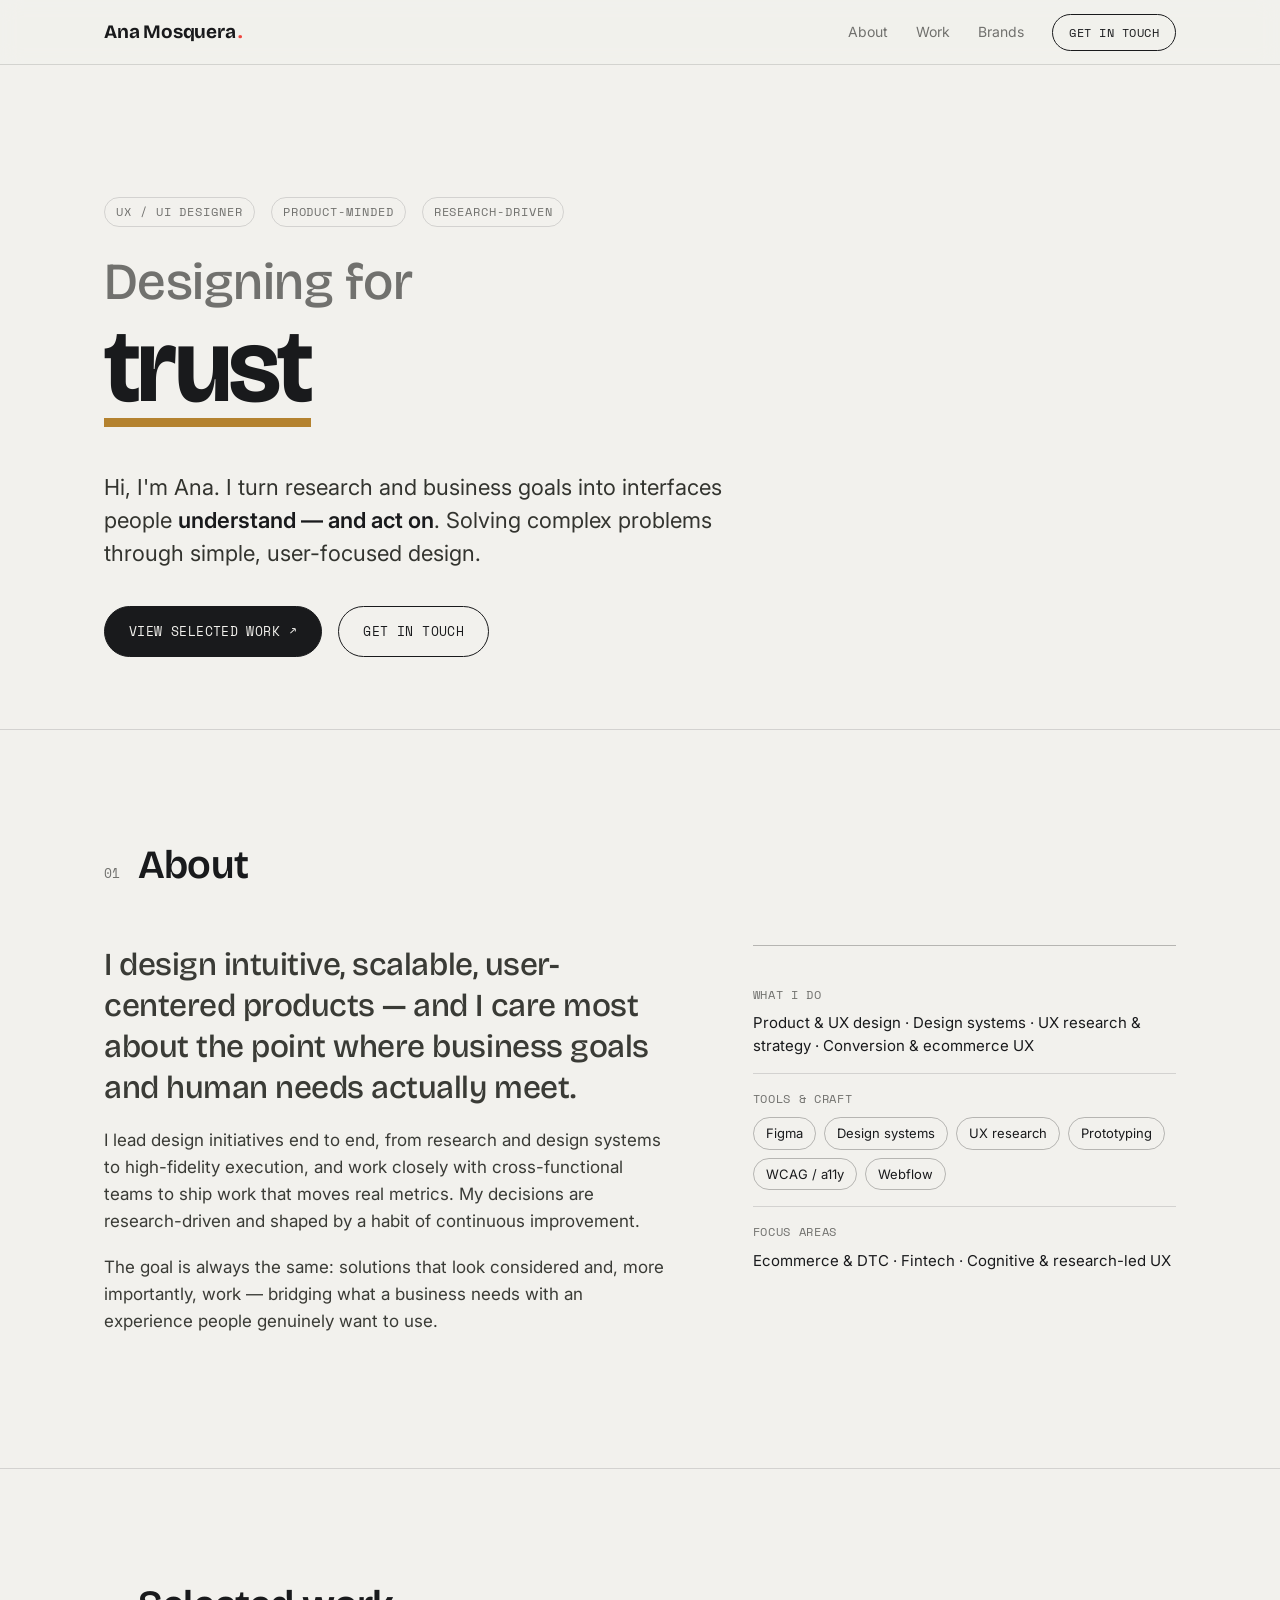
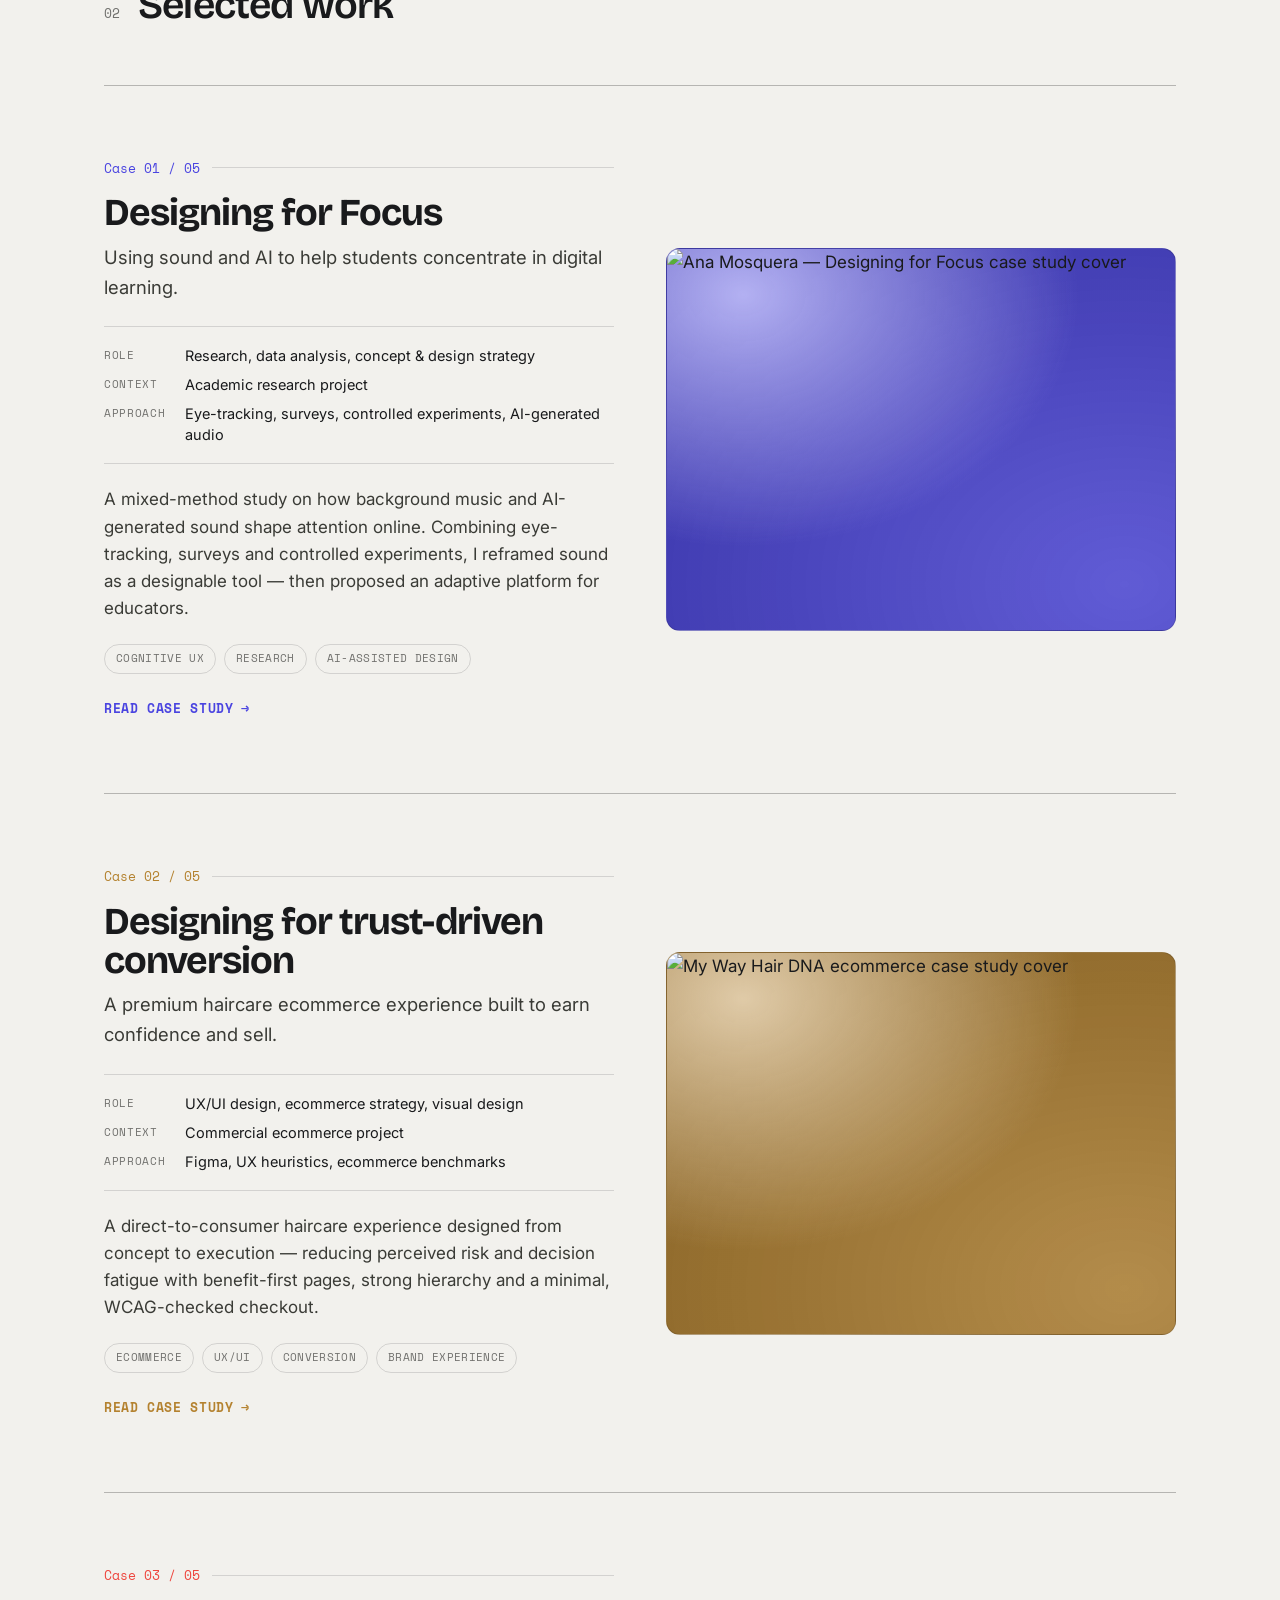
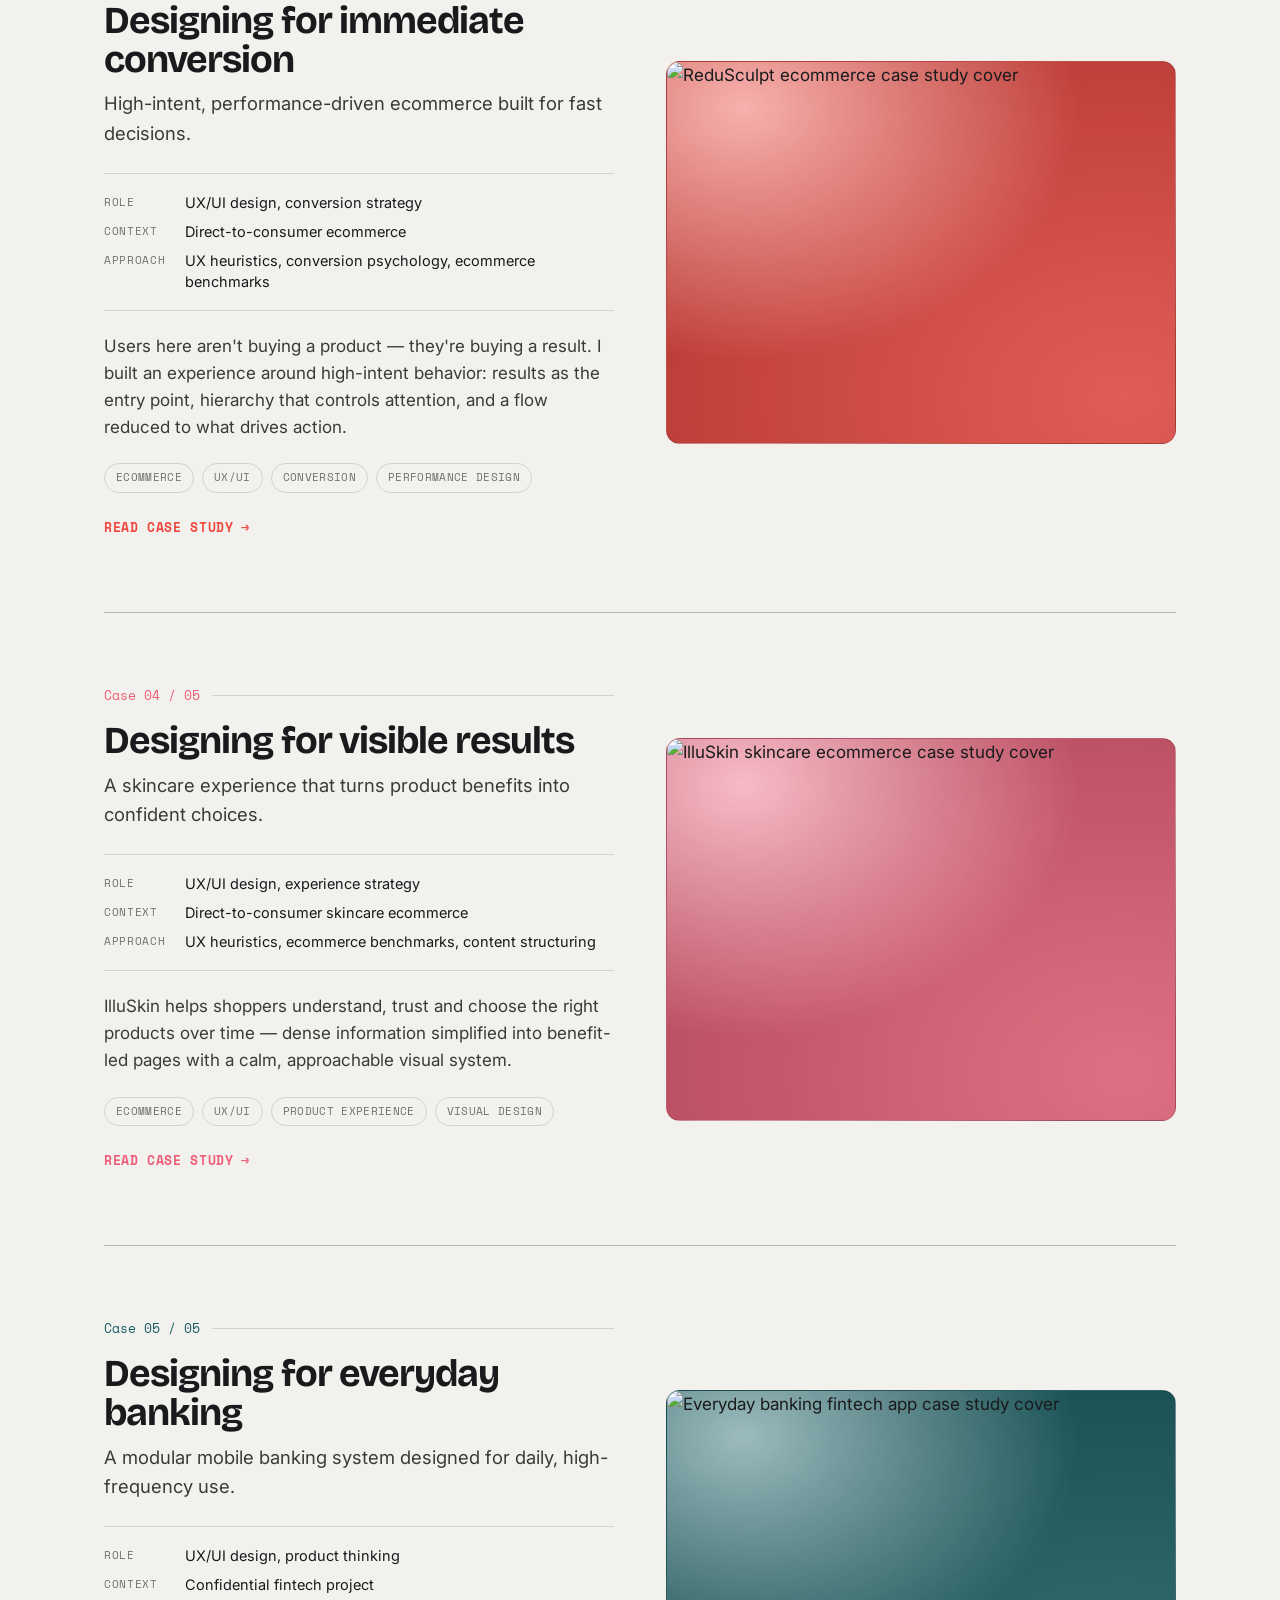
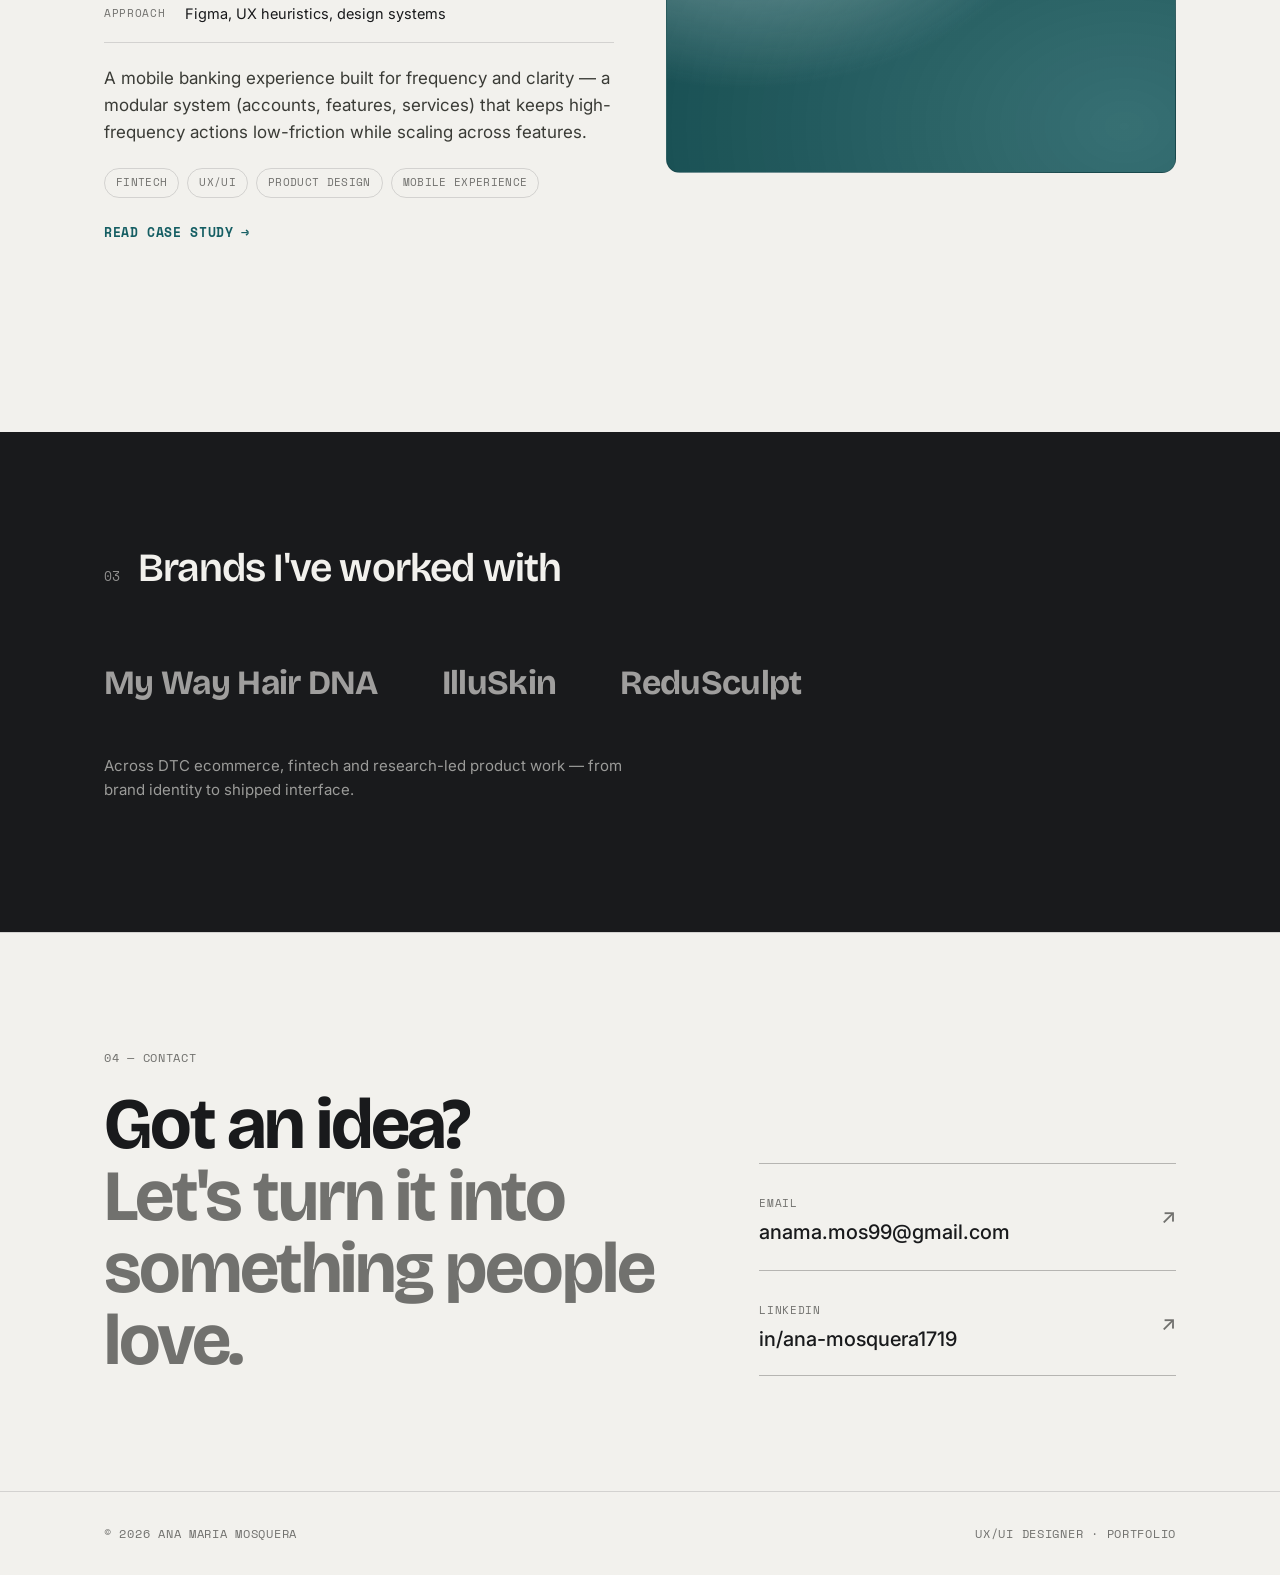
==== commit 1ac3f67d: "Update index.html" ====
--- a/index.html
+++ b/index.html
@@ -83,8 +83,7 @@
       <a class="case-link" href="focus.html">
       <article class="case reveal" style="--a:var(--focus-accent)">
         <div class="canvas">
-          <span class="imgnote">Replace → images/focus.jpg</span>
-          <div class="brandmark">Designing<br>for Focus<small>Cognitive UX · Research</small></div>
+          <img src="images/focus.jpg" alt="Ana Mosquera — Designing for Focus case study cover" loading="lazy" />
         </div>
         <div class="body">
           <div class="caseidx">Case 01 / 05</div>
@@ -105,8 +104,7 @@
       <a class="case-link" href="hairdna.html">
       <article class="case reveal" style="--a:var(--hair-accent)">
         <div class="canvas">
-          <span class="imgnote">Replace → images/hairdna.jpg</span>
-          <div class="brandmark">My Way<br>Hair DNA<small>Premium ecommerce</small></div>
+          <img src="images/hairdna.jpg" alt="My Way Hair DNA ecommerce case study cover" loading="lazy" />
         </div>
         <div class="body">
           <div class="caseidx">Case 02 / 05</div>
@@ -127,8 +125,7 @@
       <a class="case-link" href="redusculpt.html">
       <article class="case reveal" style="--a:var(--redu-accent)">
         <div class="canvas">
-          <span class="imgnote">Replace → images/redusculpt.jpg</span>
-          <div class="brandmark">ReduSculpt<small>Performance ecommerce</small></div>
+          <img src="images/redusculpt.jpg" alt="ReduSculpt ecommerce case study cover" loading="lazy" />
         </div>
         <div class="body">
           <div class="caseidx">Case 03 / 05</div>
@@ -149,8 +146,7 @@
       <a class="case-link" href="illuskin.html">
       <article class="case reveal" style="--a:var(--illu-accent)">
         <div class="canvas">
-          <span class="imgnote">Replace → images/illuskin.jpg</span>
-          <div class="brandmark">IlluSkin<small>Skincare ecommerce</small></div>
+          <img src="images/illuskin.jpg" alt="IlluSkin skincare ecommerce case study cover" loading="lazy" />
         </div>
         <div class="body">
           <div class="caseidx">Case 04 / 05</div>
@@ -171,8 +167,7 @@
       <a class="case-link" href="banking.html">
       <article class="case reveal" style="--a:var(--bank-accent)">
         <div class="canvas">
-          <span class="imgnote">Replace → images/banking.jpg</span>
-          <div class="brandmark">Everyday<br>Banking<small>Fintech · Mobile</small></div>
+          <img src="images/banking.jpg" alt="Everyday banking fintech app case study cover" loading="lazy" />
         </div>
         <div class="body">
           <div class="caseidx">Case 05 / 05</div>
